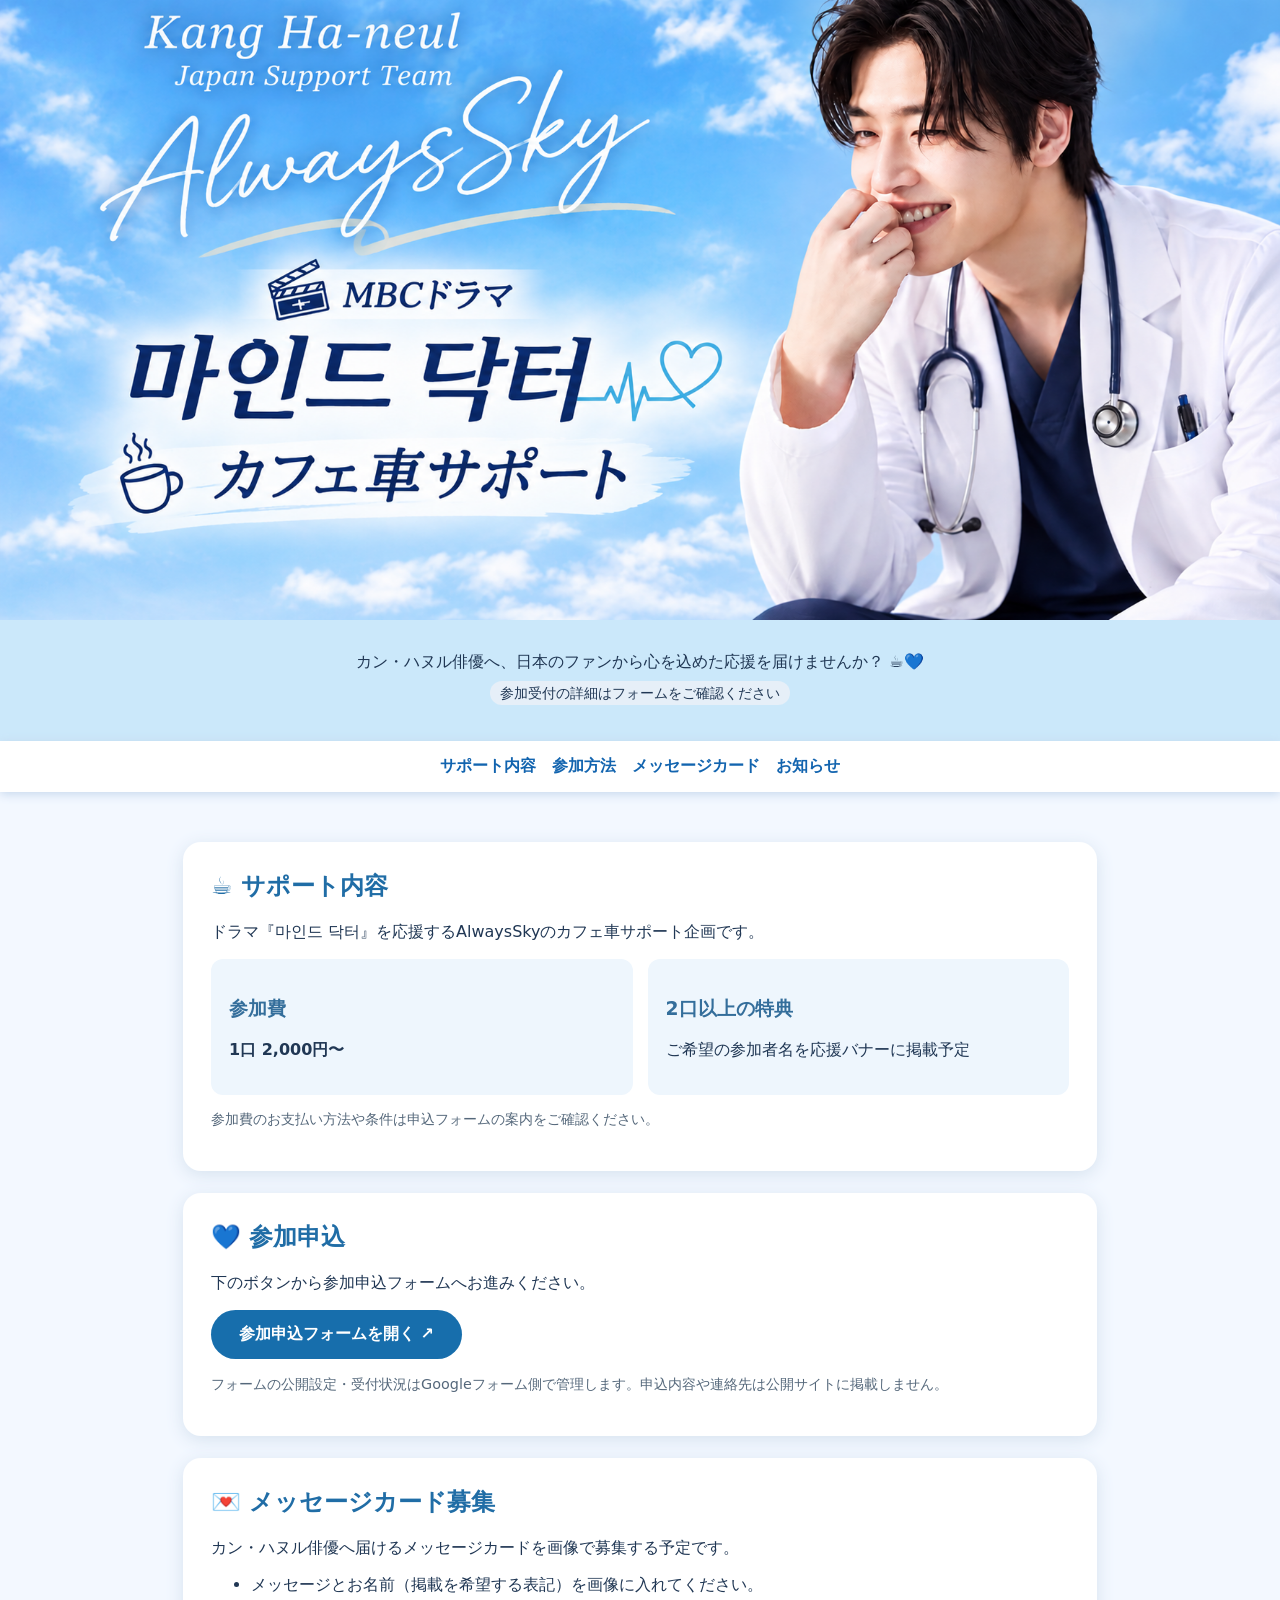
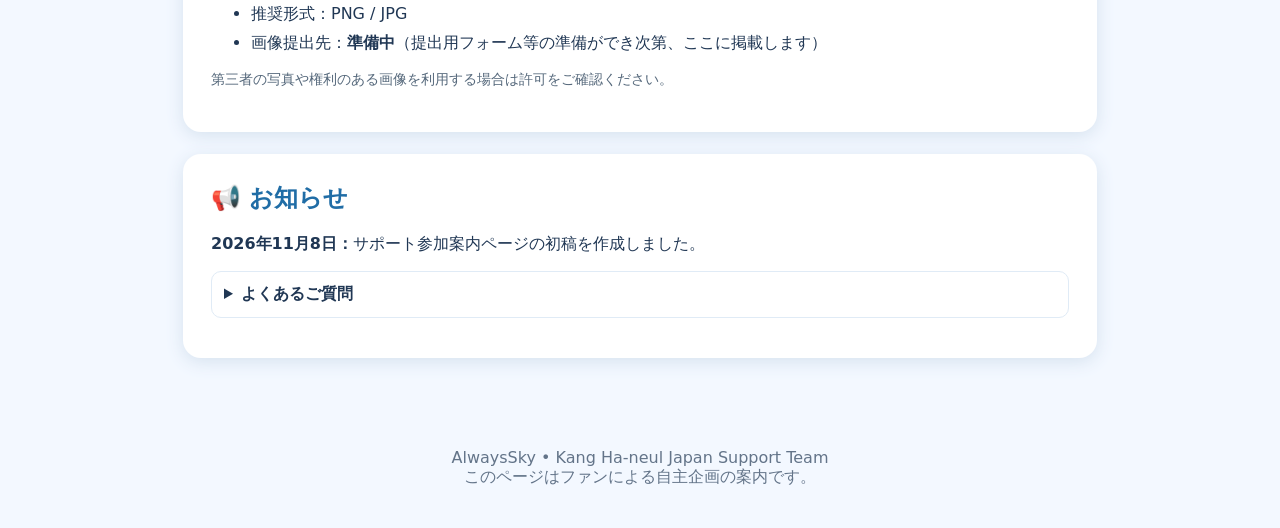
==== index.html @ d5f5b359 "Add files via upload" ====
<!doctype html><html lang="ja"><head><meta charset="utf-8"><meta name="viewport" content="width=device-width,initial-scale=1"><title>AlwaysSky｜마인드 닥터 カフェ車サポート</title><style>:root{font-family:system-ui,'Hiragino Kaku Gothic ProN',sans-serif;color:#203754;background:#f3f8ff}*{box-sizing:border-box}body{margin:0}header{background:#cbe8fa;padding:0;text-align:center}header .hero-banner{display:block;width:100%;height:auto;max-height:620px;object-fit:cover}header .hero-copy{padding:22px 18px 28px}header h1{font-size:clamp(2rem,5vw,3.5rem);margin:10px}header p{max-width:650px;margin:10px auto}nav{background:white;position:sticky;top:0;display:flex;gap:16px;justify-content:center;flex-wrap:wrap;padding:15px;box-shadow:0 2px 10px #c4d6ec}a{color:#1264af}nav a{text-decoration:none;font-weight:bold}.container{max-width:950px;margin:auto;padding:28px 18px}section{background:white;padding:28px;margin:22px 0;border-radius:18px;box-shadow:0 4px 18px #d6e2ef}h2{color:#206da6;margin-top:0}h3{color:#346e9b}.button{display:inline-block;padding:14px 28px;background:#176eac;color:white;border-radius:28px;text-decoration:none;font-weight:bold}.grid{display:grid;grid-template-columns:repeat(auto-fit,minmax(210px,1fr));gap:15px}.info{background:#eef6fd;padding:18px;border-radius:12px}.notice{font-size:.9rem;color:#55687b}.tag{background:#e6eff8;border-radius:20px;padding:4px 10px;font-size:.85rem}footer{text-align:center;padding:40px 20px;color:#637489}ul li{margin:8px 0}blockquote{margin:12px 0;padding:16px;background:#f5f9ff;border-left:3px solid #6ca6d4;white-space:pre-line}details{padding:12px;border:1px solid #e0ebf6;border-radius:10px;margin:12px 0}summary{cursor:pointer;font-weight:bold}</style></head><body><header><img class="hero-banner" src="alwayssky-top-banner.png" alt="AlwaysSky｜마인드 닥터 カフェ車サポート" width="1728" height="864"><div class="hero-copy"><p>カン・ハヌル俳優へ、日本のファンから心を込めた応援を届けませんか？ ☕💙</p><p><span class="tag">参加受付の詳細はフォームをご確認ください</span></p></div></header><nav><a href="#about">サポート内容</a><a href="#join">参加方法</a><a href="#message">メッセージカード</a><a href="#news">お知らせ</a></nav><main class="container"><section id="about"><h2>☕ サポート内容</h2><p>ドラマ『마인드 닥터』を応援するAlwaysSkyのカフェ車サポート企画です。</p><div class="grid"><div class="info"><h3>参加費</h3><p><strong>1口 2,000円〜</strong></p></div><div class="info"><h3>2口以上の特典</h3><p>ご希望の参加者名を応援バナーに掲載予定</p></div></div><p class="notice">参加費のお支払い方法や条件は申込フォームの案内をご確認ください。</p></section><section id="join"><h2>💙 参加申込</h2><p>下のボタンから参加申込フォームへお進みください。</p><p><a class="button" target="_blank" rel="noopener" href="https://docs.google.com/forms/d/e/1FAIpQLSdK-Qd90ddX9zffCFzwq_KuOPeeMwF6w-kkb7oBni8l5uLlmg/viewform">参加申込フォームを開く ↗</a></p><p class="notice">フォームの公開設定・受付状況はGoogleフォーム側で管理します。申込内容や連絡先は公開サイトに掲載しません。</p></section><section id="message"><h2>💌 メッセージカード募集</h2><p>カン・ハヌル俳優へ届けるメッセージカードを画像で募集する予定です。</p><ul><li>メッセージとお名前（掲載を希望する表記）を画像に入れてください。</li><li>推奨形式：PNG / JPG</li><li>画像提出先：<strong>準備中</strong>（提出用フォーム等の準備ができ次第、ここに掲載します）</li></ul><p class="notice">第三者の写真や権利のある画像を利用する場合は許可をご確認ください。</p></section><section id="news"><h2>📢 お知らせ</h2><p><strong>2026年11月8日：</strong>サポート参加案内ページの初稿を作成しました。</p><details><summary>よくあるご質問</summary><p><strong>何口から参加できますか？</strong> 1口（2,000円）から参加できます。</p><p><strong>バナーに名前を載せるには？</strong> 2口以上で、掲載を希望するお名前を確認のうえ掲載予定です。</p></details></section></main><footer>AlwaysSky • Kang Ha-neul Japan Support Team<br>このページはファンによる自主企画の案内です。</footer></body></html>
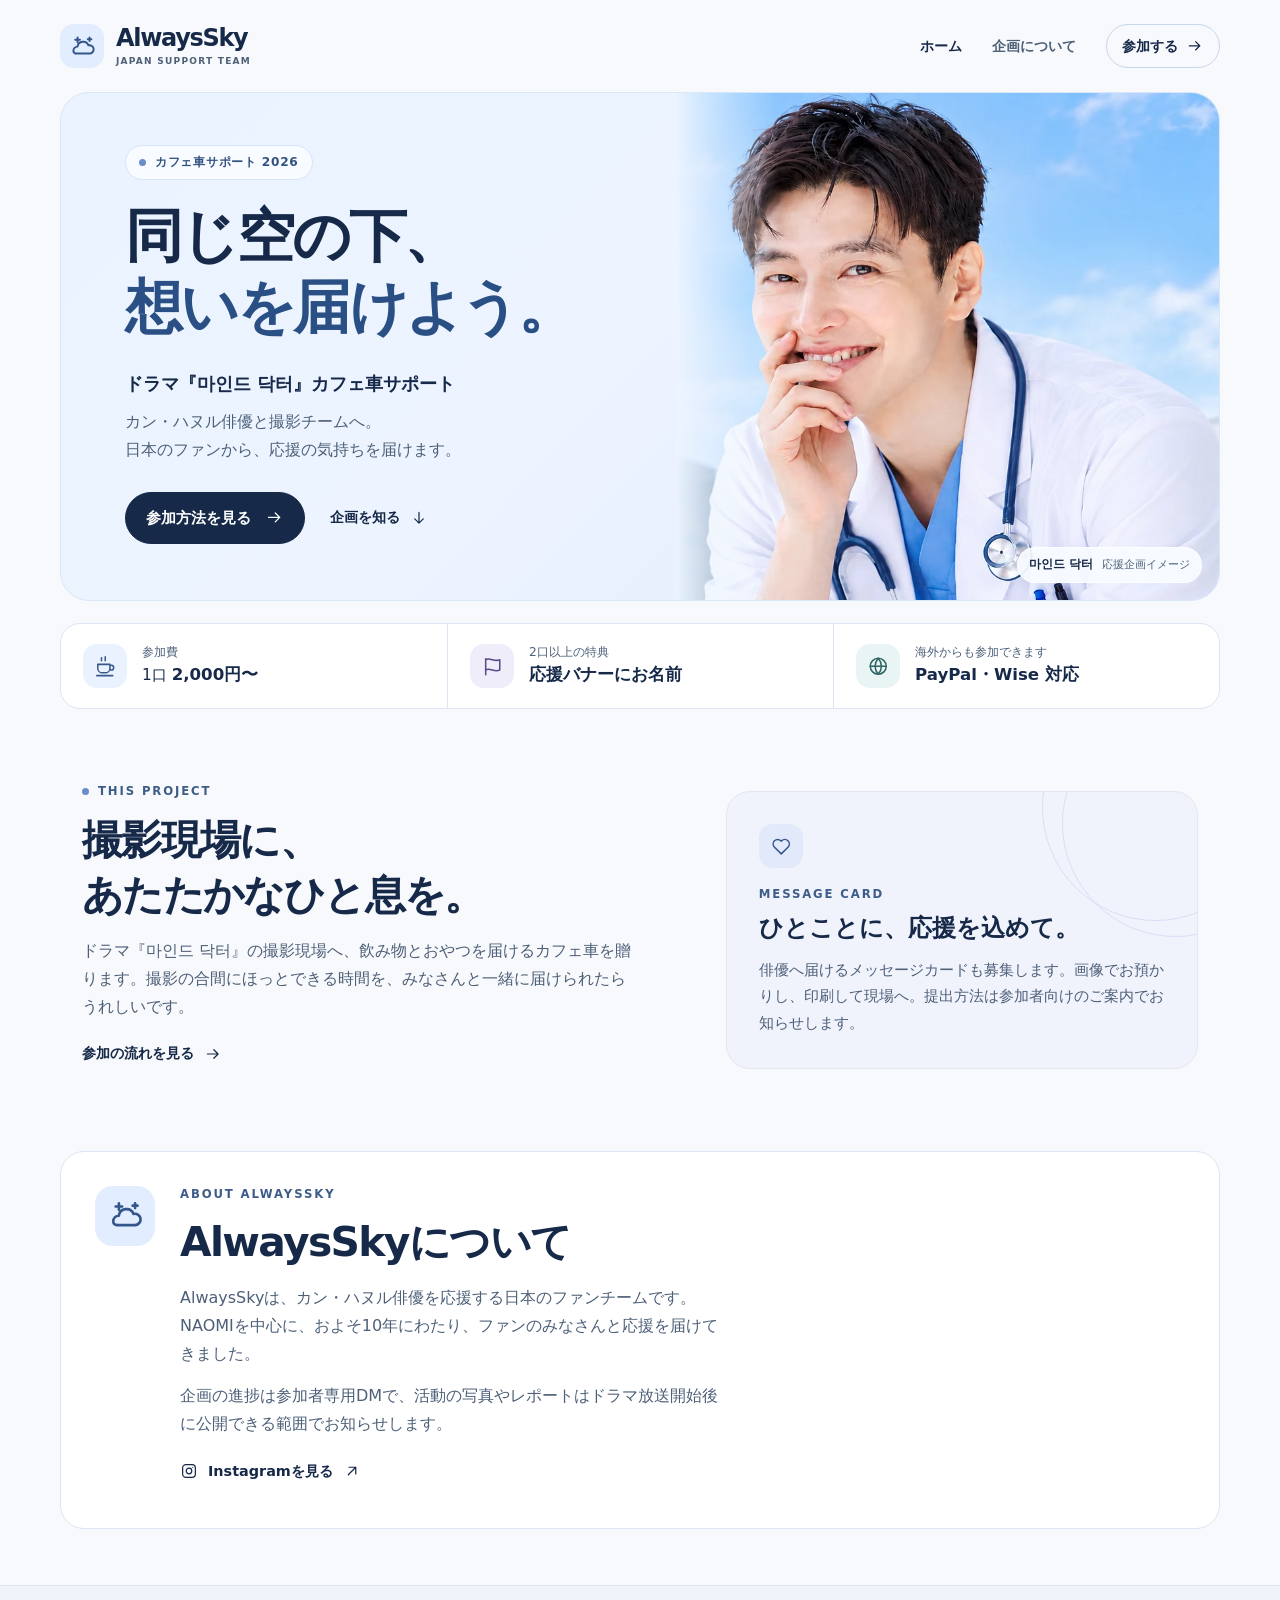
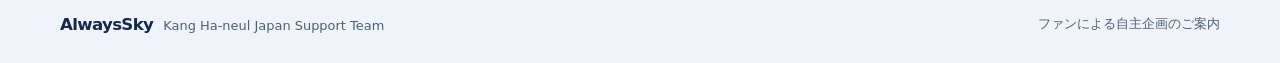
==== commit bef84412: "Redesign AlwaysSky and add a dedicated application page" ====
--- a/index.html
+++ b/index.html
@@ -1 +1,97 @@
-<!doctype html><html lang="ja"><head><meta charset="utf-8"><meta name="viewport" content="width=device-width,initial-scale=1"><title>AlwaysSky｜마인드 닥터 カフェ車サポート</title><style>:root{font-family:system-ui,'Hiragino Kaku Gothic ProN',sans-serif;color:#203754;background:#f3f8ff}*{box-sizing:border-box}body{margin:0}header{background:#cbe8fa;padding:0;text-align:center}header .hero-banner{display:block;width:100%;height:auto;max-height:620px;object-fit:cover}header .hero-copy{padding:22px 18px 28px}header h1{font-size:clamp(2rem,5vw,3.5rem);margin:10px}header p{max-width:650px;margin:10px auto}nav{background:white;position:sticky;top:0;display:flex;gap:16px;justify-content:center;flex-wrap:wrap;padding:15px;box-shadow:0 2px 10px #c4d6ec}a{color:#1264af}nav a{text-decoration:none;font-weight:bold}.container{max-width:950px;margin:auto;padding:28px 18px}section{background:white;padding:28px;margin:22px 0;border-radius:18px;box-shadow:0 4px 18px #d6e2ef}h2{color:#206da6;margin-top:0}h3{color:#346e9b}.button{display:inline-block;padding:14px 28px;background:#176eac;color:white;border-radius:28px;text-decoration:none;font-weight:bold}.grid{display:grid;grid-template-columns:repeat(auto-fit,minmax(210px,1fr));gap:15px}.info{background:#eef6fd;padding:18px;border-radius:12px}.notice{font-size:.9rem;color:#55687b}.tag{background:#e6eff8;border-radius:20px;padding:4px 10px;font-size:.85rem}footer{text-align:center;padding:40px 20px;color:#637489}ul li{margin:8px 0}blockquote{margin:12px 0;padding:16px;background:#f5f9ff;border-left:3px solid #6ca6d4;white-space:pre-line}details{padding:12px;border:1px solid #e0ebf6;border-radius:10px;margin:12px 0}summary{cursor:pointer;font-weight:bold}</style></head><body><header><img class="hero-banner" src="alwayssky-top-banner.png" alt="AlwaysSky｜마인드 닥터 カフェ車サポート" width="1728" height="864"><div class="hero-copy"><p>カン・ハヌル俳優へ、日本のファンから心を込めた応援を届けませんか？ ☕💙</p><p><span class="tag">参加受付の詳細はフォームをご確認ください</span></p></div></header><nav><a href="#about">サポート内容</a><a href="#join">参加方法</a><a href="#message">メッセージカード</a><a href="#news">お知らせ</a></nav><main class="container"><section id="about"><h2>☕ サポート内容</h2><p>ドラマ『마인드 닥터』を応援するAlwaysSkyのカフェ車サポート企画です。</p><div class="grid"><div class="info"><h3>参加費</h3><p><strong>1口 2,000円〜</strong></p></div><div class="info"><h3>2口以上の特典</h3><p>ご希望の参加者名を応援バナーに掲載予定</p></div></div><p class="notice">参加費のお支払い方法や条件は申込フォームの案内をご確認ください。</p></section><section id="join"><h2>💙 参加申込</h2><p>下のボタンから参加申込フォームへお進みください。</p><p><a class="button" target="_blank" rel="noopener" href="https://docs.google.com/forms/d/e/1FAIpQLSdK-Qd90ddX9zffCFzwq_KuOPeeMwF6w-kkb7oBni8l5uLlmg/viewform">参加申込フォームを開く ↗</a></p><p class="notice">フォームの公開設定・受付状況はGoogleフォーム側で管理します。申込内容や連絡先は公開サイトに掲載しません。</p></section><section id="message"><h2>💌 メッセージカード募集</h2><p>カン・ハヌル俳優へ届けるメッセージカードを画像で募集する予定です。</p><ul><li>メッセージとお名前（掲載を希望する表記）を画像に入れてください。</li><li>推奨形式：PNG / JPG</li><li>画像提出先：<strong>準備中</strong>（提出用フォーム等の準備ができ次第、ここに掲載します）</li></ul><p class="notice">第三者の写真や権利のある画像を利用する場合は許可をご確認ください。</p></section><section id="news"><h2>📢 お知らせ</h2><p><strong>2026年11月8日：</strong>サポート参加案内ページの初稿を作成しました。</p><details><summary>よくあるご質問</summary><p><strong>何口から参加できますか？</strong> 1口（2,000円）から参加できます。</p><p><strong>バナーに名前を載せるには？</strong> 2口以上で、掲載を希望するお名前を確認のうえ掲載予定です。</p></details></section></main><footer>AlwaysSky • Kang Ha-neul Japan Support Team<br>このページはファンによる自主企画の案内です。</footer></body></html>
+<!doctype html>
+<html lang="ja">
+<head>
+  <meta charset="utf-8">
+  <meta name="viewport" content="width=device-width, initial-scale=1">
+  <meta name="theme-color" content="#f8f9fc">
+  <meta name="description" content="カン・ハヌル俳優を応援する日本のファンチーム AlwaysSky。ドラマ『마인드 닥터』カフェ車サポートの企画と参加方法をご案内します。">
+  <meta property="og:title" content="AlwaysSky | カン・ハヌル Japan Support Team">
+  <meta property="og:description" content="同じ空の下、想いを届けよう。ドラマ『마인드 닥터』カフェ車サポートのご案内。">
+  <meta property="og:type" content="website">
+  <meta property="og:image" content="https://kanghaneuljpst-dot.github.io/alwayssky-website/assets/alwayssky-mind-doctor.webp">
+  <title>AlwaysSky | カン・ハヌル Japan Support Team</title>
+  <link rel="icon" href="assets/alwayssky-mark.svg" type="image/svg+xml">
+  <link rel="stylesheet" href="assets/alwayssky.css">
+</head>
+<body>
+  <a class="skip-link" href="#main">本文へ移動</a>
+  <header class="masthead">
+    <div class="wrap masthead-inner">
+      <a class="brand" href="./" aria-label="AlwaysSky ホーム">
+        <span class="brand-mark"><svg class="icon" aria-hidden="true"><use href="assets/icons.svg#sky"/></svg></span>
+        <span><strong>AlwaysSky</strong><small>JAPAN SUPPORT TEAM</small></span>
+      </a>
+      <nav class="main-nav" aria-label="メインメニュー">
+        <a href="./" aria-current="page">ホーム</a>
+        <a href="#project">企画について</a>
+        <a class="nav-apply" href="apply.html">参加する<svg class="icon" aria-hidden="true"><use href="assets/icons.svg#arrow"/></svg></a>
+      </nav>
+    </div>
+  </header>
+  <main id="main" class="wrap">
+    <section class="hero" aria-labelledby="home-title">
+      <div class="hero-copy">
+        <p class="project-tag"><span></span>カフェ車サポート 2026</p>
+        <h1 id="home-title">同じ空の下、<br><em>想いを届けよう。</em></h1>
+        <p class="hero-project">ドラマ『<span lang="ko">마인드 닥터</span>』カフェ車サポート</p>
+        <p class="hero-intro">カン・ハヌル俳優と撮影チームへ。<br>日本のファンから、応援の気持ちを届けます。</p>
+        <div class="actions" id="join">
+          <a class="button" href="apply.html">参加方法を見る<svg class="icon" aria-hidden="true"><use href="assets/icons.svg#arrow"/></svg></a>
+          <a class="text-action" href="#project">企画を知る<svg class="icon" aria-hidden="true"><use href="assets/icons.svg#down"/></svg></a>
+        </div>
+      </div>
+      <figure class="hero-image">
+        <img src="assets/alwayssky-mind-doctor.webp" width="948" height="768" alt="青空の下で微笑む白衣姿のカン・ハヌル俳優のイメージ" fetchpriority="high">
+        <figcaption><span lang="ko">마인드 닥터</span><span>応援企画イメージ</span></figcaption>
+      </figure>
+    </section>
+
+    <dl class="quick-facts" aria-label="参加の概要">
+      <div>
+        <dt><span class="fact-icon blue"><svg class="icon" aria-hidden="true"><use href="assets/icons.svg#cup"/></svg></span>参加費</dt>
+        <dd>1口 <strong>2,000円〜</strong></dd>
+      </div>
+      <div>
+        <dt><span class="fact-icon lilac"><svg class="icon" aria-hidden="true"><use href="assets/icons.svg#flag"/></svg></span>2口以上の特典</dt>
+        <dd><strong>応援バナーにお名前</strong></dd>
+      </div>
+      <div>
+        <dt><span class="fact-icon mint"><svg class="icon" aria-hidden="true"><use href="assets/icons.svg#globe"/></svg></span>海外からも参加できます</dt>
+        <dd><strong>PayPal・Wise 対応</strong></dd>
+      </div>
+    </dl>
+
+    <section class="project-section" id="project" aria-labelledby="project-title">
+      <div class="project-intro" id="about">
+        <p class="eyebrow"><span></span>THIS PROJECT</p>
+        <h2 id="project-title">撮影現場に、<br>あたたかなひと息を。</h2>
+        <p>ドラマ『<span lang="ko">마인드 닥터</span>』の撮影現場へ、飲み物とおやつを届けるカフェ車を贈ります。撮影の合間にほっとできる時間を、みなさんと一緒に届けられたらうれしいです。</p>
+        <a class="text-action" href="apply.html">参加の流れを見る<svg class="icon" aria-hidden="true"><use href="assets/icons.svg#arrow"/></svg></a>
+      </div>
+      <aside class="message-card" id="message" aria-labelledby="message-title">
+        <div class="letter-icon"><svg class="icon" aria-hidden="true"><use href="assets/icons.svg#heart"/></svg></div>
+        <p class="eyebrow">MESSAGE CARD</p>
+        <h3 id="message-title">ひとことに、応援を込めて。</h3>
+        <p>俳優へ届けるメッセージカードも募集します。画像でお預かりし、印刷して現場へ。提出方法は参加者向けのご案内でお知らせします。</p>
+      </aside>
+    </section>
+
+    <section class="team-section" id="team" aria-labelledby="team-title">
+      <span class="team-mark"><svg class="icon" aria-hidden="true"><use href="assets/icons.svg#sky"/></svg></span>
+      <div>
+        <p class="eyebrow">ABOUT ALWAYSSKY</p>
+        <h2 id="team-title">AlwaysSkyについて</h2>
+        <p>AlwaysSkyは、カン・ハヌル俳優を応援する日本のファンチームです。NAOMIを中心に、およそ10年にわたり、ファンのみなさんと応援を届けてきました。</p>
+        <p id="news">企画の進捗は参加者専用DMで、活動の写真やレポートはドラマ放送開始後に公開できる範囲でお知らせします。</p>
+        <a class="text-action" href="https://www.instagram.com/kanghaneul_jpfan/" target="_blank" rel="noopener"><svg class="icon" aria-hidden="true"><use href="assets/icons.svg#instagram"/></svg>Instagramを見る<svg class="icon" aria-hidden="true"><use href="assets/icons.svg#external"/></svg></a>
+      </div>
+    </section>
+  </main>
+  <footer class="footer">
+    <div class="wrap footer-inner">
+      <div><strong>AlwaysSky</strong><span>Kang Ha-neul Japan Support Team</span></div>
+      <p>ファンによる自主企画のご案内</p>
+    </div>
+  </footer>
+</body>
+</html>
--- a/assets/alwayssky.css
+++ b/assets/alwayssky.css
@@ -0,0 +1,414 @@
+:root {
+  color-scheme: light;
+  --paper: #f8f9fc;
+  --white: #fff;
+  --navy: #162949;
+  --blue: #294f84;
+  --ink: #233954;
+  --muted: #4d6078;
+  --line: #dce5f1;
+  --sky: #eaf3ff;
+  font-family: Inter, system-ui, "Hiragino Sans", "Yu Gothic", "Noto Sans CJK JP", sans-serif;
+  color: var(--ink);
+  background: var(--paper);
+}
+* { box-sizing: border-box; }
+[hidden] { display: none !important; }
+html { scroll-behavior: smooth; }
+body { margin: 0; font-size: 16px; line-height: 1.75; }
+a { color: var(--blue); }
+a:focus-visible, summary:focus-visible, iframe:focus-visible {
+  outline: 3px solid #4469a4;
+  outline-offset: 4px;
+}
+h1, h2, h3, p, figure, dl, dd { margin: 0; }
+h1, h2, h3 { color: var(--navy); line-height: 1.35; }
+p { overflow-wrap: anywhere; }
+.wrap { width: min(1160px, calc(100% - 80px)); margin-inline: auto; }
+.icon {
+  display: block;
+  width: 1.25em;
+  height: 1.25em;
+  fill: none;
+  stroke: currentColor;
+  stroke-width: 1.65;
+  stroke-linecap: round;
+  stroke-linejoin: round;
+  flex: none;
+}
+.sr-only, .skip-link:not(:focus) {
+  position: absolute;
+  width: 1px;
+  height: 1px;
+  padding: 0;
+  overflow: hidden;
+  clip-path: inset(50%);
+  white-space: nowrap;
+}
+.skip-link:focus {
+  position: fixed;
+  z-index: 5;
+  top: 8px;
+  left: 8px;
+  padding: 8px 14px;
+  background: var(--white);
+}
+.masthead { background: var(--paper); }
+.masthead-inner {
+  min-height: 92px;
+  display: flex;
+  justify-content: space-between;
+  align-items: center;
+  gap: 24px;
+}
+.brand {
+  display: inline-flex;
+  align-items: center;
+  gap: 12px;
+  text-decoration: none;
+  color: var(--navy);
+  line-height: 1.1;
+}
+.brand-mark, .team-mark {
+  display: grid;
+  place-items: center;
+  width: 44px;
+  height: 44px;
+  border-radius: 14px;
+  background: #e2edff;
+  color: #34568b;
+  font-size: 23px;
+}
+.brand strong { display: block; font-size: 24px; letter-spacing: -.055em; font-weight: 770; }
+.brand small {
+  display: block;
+  margin-top: 5px;
+  color: var(--muted);
+  font-size: 9px;
+  font-weight: 750;
+  letter-spacing: .14em;
+}
+.main-nav { display: flex; gap: 30px; align-items: center; }
+.main-nav a {
+  min-height: 44px;
+  display: inline-flex;
+  align-items: center;
+  gap: 8px;
+  color: var(--muted);
+  text-decoration: none;
+  font-size: .88rem;
+  font-weight: 720;
+  white-space: nowrap;
+}
+.main-nav a:hover, .main-nav a[aria-current] { color: var(--navy); }
+.main-nav .nav-apply {
+  border: 1px solid #c8d7ec;
+  border-radius: 100px;
+  padding: 0 15px;
+  color: var(--navy);
+}
+.main-nav .nav-apply:hover, .main-nav .nav-apply[aria-current] { background: #e7effc; }
+
+.hero {
+  position: relative;
+  isolation: isolate;
+  min-height: 485px;
+  display: grid;
+  grid-template-columns: 53% 47%;
+  overflow: hidden;
+  border: 1px solid #d9e7f7;
+  border-radius: 29px;
+  background: linear-gradient(135deg, #eaf3ff 5%, #edf4ff 47%, #e1eafa 100%);
+}
+.hero-copy { z-index: 1; align-self: center; padding: 52px 0 56px clamp(34px, 5vw, 67px); }
+.project-tag {
+  display: inline-flex;
+  align-items: center;
+  gap: 9px;
+  padding: 6px 13px;
+  border: 1px solid #d6e3f8;
+  border-radius: 100px;
+  background: #f8fbff;
+  color: #345381;
+  font-size: .76rem;
+  font-weight: 760;
+  letter-spacing: .06em;
+}
+.project-tag span, .eyebrow span {
+  flex: none;
+  width: 7px;
+  height: 7px;
+  border-radius: 50%;
+  background: #6b8ccb;
+}
+.hero h1 { margin-top: 22px; font-size: clamp(2.48rem, 4.5vw, 4.15rem); line-height: 1.22; letter-spacing: -.045em; font-weight: 800; }
+.hero h1 em { color: #294f84; font-style: normal; }
+.hero-project { margin-top: 25px; color: var(--navy); font-size: clamp(.95rem, 1.5vw, 1.125rem); font-weight: 750; }
+.hero-intro { margin-top: 9px; font-size: .99rem; color: var(--muted); }
+.actions { display: flex; align-items: center; flex-wrap: wrap; gap: 12px 25px; margin-top: 28px; }
+.button, .text-action {
+  display: inline-flex;
+  align-items: center;
+  justify-content: center;
+  gap: 10px;
+  min-height: 46px;
+  text-decoration: none;
+  font-weight: 740;
+}
+.button {
+  gap: 14px;
+  min-height: 52px;
+  padding: 10px 20px;
+  border: 1px solid var(--navy);
+  border-radius: 100px;
+  color: var(--white);
+  background: var(--navy);
+  font-size: .94rem;
+  transition: background-color .18s, border-color .18s;
+}
+.button:hover { background: var(--blue); border-color: var(--blue); }
+.text-action { color: var(--navy); font-size: .9rem; }
+.text-action:hover { text-decoration: underline; text-underline-offset: 4px; }
+.hero-image { position: relative; min-width: 0; }
+.hero-image img { position: absolute; width: 100%; height: 100%; object-fit: cover; object-position: 48% 35%; }
+.hero-image::after {
+  content: "";
+  position: absolute;
+  inset: 0;
+  background: linear-gradient(90deg, #ecf4ff 0%, transparent 19%);
+  pointer-events: none;
+}
+.hero-image figcaption {
+  position: absolute;
+  z-index: 1;
+  right: 17px;
+  bottom: 17px;
+  display: flex;
+  align-items: center;
+  gap: 9px;
+  border: 1px solid #ffffffb0;
+  border-radius: 100px;
+  padding: 6px 11px;
+  background: #f8fbfff0;
+  color: var(--muted);
+  font-size: .67rem;
+}
+.hero-image figcaption span:first-child { color: var(--navy); font-size: .77rem; font-weight: 740; }
+
+.quick-facts {
+  display: grid;
+  grid-template-columns: repeat(3, minmax(0, 1fr));
+  margin-top: 22px;
+  border: 1px solid var(--line);
+  border-radius: 20px;
+  background: var(--white);
+}
+.quick-facts > div { position: relative; padding: 20px 22px 20px 81px; }
+.quick-facts .fact-icon { position: absolute; left: 22px; top: 50%; transform: translateY(-50%); }
+.quick-facts > div + div { border-left: 1px solid var(--line); }
+.fact-icon, .letter-icon {
+  width: 44px;
+  height: 44px;
+  border-radius: 14px;
+  display: grid;
+  place-items: center;
+  flex: none;
+  color: #38588b;
+  font-size: 18px;
+}
+.blue { background: #eaf2ff; }
+.lilac { background: #f0edfb; color: #5a488a; }
+.mint { background: #e8f5f4; color: #306663; }
+.quick-facts dt { color: var(--muted); font-size: .76rem; line-height: 1.45; }
+.quick-facts dd { margin-top: 2px; color: var(--navy); font-size: .96rem; line-height: 1.5; }
+.quick-facts strong { font-size: 1.04rem; }
+
+.project-section {
+  display: grid;
+  grid-template-columns: 1.08fr .92fr;
+  align-items: center;
+  gap: clamp(32px, 7vw, 102px);
+  padding: 74px 22px;
+  scroll-margin-top: 20px;
+}
+.eyebrow {
+  display: flex;
+  align-items: center;
+  gap: 9px;
+  color: #3d5d88;
+  font-size: .73rem;
+  font-weight: 780;
+  letter-spacing: .16em;
+  line-height: 1.4;
+}
+.project-section h2, .team-section h2, .faq h2 {
+  margin-top: 13px;
+  font-size: clamp(1.7rem, 3.4vw, 2.55rem);
+  font-weight: 780;
+  letter-spacing: -.04em;
+}
+.project-intro > p:not(.eyebrow), .team-section p:not(.eyebrow) { margin-top: 14px; max-width: 550px; color: var(--muted); }
+.project-intro .text-action, .team-section .text-action { margin-top: 10px; }
+.message-card {
+  position: relative;
+  overflow: hidden;
+  isolation: isolate;
+  padding: 32px;
+  border: 1px solid #e2e7f4;
+  border-radius: 24px;
+  background: #f0f2fc;
+}
+.message-card::before, .message-card::after {
+  content: "";
+  position: absolute;
+  z-index: -1;
+  right: -72px;
+  top: -98px;
+  width: 225px;
+  height: 225px;
+  border: 1px solid #d7dff5;
+  border-radius: 50%;
+}
+.message-card::after { right: -92px; top: -82px; }
+.letter-icon { margin-bottom: 18px; background: #e2e9fa; }
+.message-card h3 { margin-top: 10px; font-size: clamp(1.18rem, 2vw, 1.5rem); }
+.message-card > p:last-child { margin-top: 12px; color: var(--muted); font-size: .95rem; }
+.team-section {
+  display: flex;
+  align-items: flex-start;
+  gap: 25px;
+  margin-bottom: 56px;
+  padding: 34px;
+  border: 1px solid var(--line);
+  border-radius: 24px;
+  background: var(--white);
+}
+.team-mark { width: 60px; height: 60px; border-radius: 18px; font-size: 31px; flex: none; }
+
+.apply-main { padding-bottom: 72px; }
+.apply-heading {
+  padding: 43px 42px;
+  border: 1px solid #dbe7f8;
+  border-radius: 26px;
+  background: linear-gradient(115deg, #e9f2ff, #f2f5ff);
+}
+.apply-heading h1 { margin-top: 12px; font-size: clamp(1.75rem, 4vw, 3.15rem); letter-spacing: -.045em; }
+.apply-heading > p:last-child { margin-top: 10px; color: var(--muted); }
+.apply-grid { display: grid; grid-template-columns: 1fr .94fr; gap: 20px; margin-top: 22px; }
+.apply-card, .steps-card, .embed-panel {
+  min-width: 0;
+  padding: 30px;
+  border: 1px solid var(--line);
+  border-radius: 22px;
+  background: var(--white);
+}
+.steps-card { background: #f2f5fc; }
+.apply-grid h2 { margin-top: 12px; font-size: 1.42rem; }
+.apply-grid p:where(:not(.eyebrow)) { margin-top: 10px; color: var(--muted); }
+.form-link { margin-top: 21px; }
+.apply-grid .form-note { margin-top: 16px; font-size: .87rem; }
+.steps { margin: 17px 0 0; padding: 0; list-style: none; }
+.steps li { display: flex; gap: 12px; }
+.steps li + li { margin-top: 15px; }
+.step-number {
+  display: grid;
+  place-items: center;
+  flex: 0 0 26px;
+  height: 26px;
+  margin-top: 1px;
+  border-radius: 50%;
+  color: #365586;
+  background: #e0eafb;
+  font-size: .78rem;
+  font-weight: 750;
+}
+.steps strong { color: var(--navy); }
+.steps li p:not(.eyebrow) { margin-top: 3px; font-size: .9rem; }
+.embed-panel { margin-top: 18px; padding: 0; }
+summary {
+  display: flex;
+  justify-content: space-between;
+  align-items: center;
+  gap: 12px;
+  padding: 15px 21px;
+  color: var(--navy);
+  font-weight: 730;
+  cursor: pointer;
+  list-style: none;
+}
+summary::-webkit-details-marker { display: none; }
+summary:hover { color: var(--blue); }
+.expand-icon { width: 12px; height: 12px; position: relative; flex: none; }
+.expand-icon::before, .expand-icon::after { position: absolute; content: ""; background: #365586; border-radius: 2px; }
+.expand-icon::before { width: 12px; height: 2px; left: 0; top: 5px; }
+.expand-icon::after { width: 2px; height: 12px; left: 5px; top: 0; }
+details[open] > summary .expand-icon::after { display: none; }
+.embed-body { padding: 0 20px 20px; }
+.embed-body p { margin-bottom: 12px; color: var(--muted); font-size: .88rem; }
+.embed-body iframe { display: block; width: 100%; max-width: 100%; height: clamp(470px, 75vh, 760px); border: 1px solid var(--line); border-radius: 12px; }
+.faq { max-width: 780px; margin: 54px auto 0; }
+.faq h2 { margin-bottom: 19px; }
+.faq details { margin-top: 9px; border: 1px solid var(--line); border-radius: 14px; background: var(--white); }
+.faq details p { padding: 0 21px 16px; color: var(--muted); font-size: .94rem; }
+
+.footer { border-top: 1px solid var(--line); color: var(--muted); background: #f0f4fa; }
+.footer-inner { display: flex; justify-content: space-between; align-items: center; gap: 12px; padding-block: 24px; font-size: .81rem; }
+.footer strong { margin-right: 10px; color: var(--navy); font-size: 1.04rem; letter-spacing: -.04em; }
+.footer span { display: inline-block; max-width: 100%; }
+
+@media (max-width: 900px) {
+  .wrap { width: calc(100% - 52px); }
+  .hero { min-height: 440px; grid-template-columns: 56% 44%; }
+  .hero-copy { padding-left: 29px; }
+  .quick-facts > div { padding-inline: 67px 13px; }
+  .quick-facts .fact-icon { left: 13px; }
+  .quick-facts strong { font-size: .91rem; }
+  .project-section { padding-inline: 5px; }
+}
+@media (max-width: 660px) {
+  .wrap { width: calc(100% - 32px); }
+  .masthead-inner { min-height: 72px; gap: 8px; }
+  .brand { gap: 7px; }
+  .brand-mark { width: 34px; height: 34px; border-radius: 11px; font-size: 17px; }
+  .brand strong { font-size: 20px; }
+  .brand small { font-size: 6.6px; letter-spacing: .13em; }
+  .main-nav { gap: 11px; }
+  .main-nav a { font-size: .79rem; }
+  .main-nav a:nth-child(2) { display: none; }
+  .main-nav .nav-apply { padding-inline: 9px; }
+  .main-nav .nav-apply .icon { display: none; }
+  .hero { display: flex; flex-direction: column; min-height: 0; border-radius: 22px; }
+  .hero-copy { align-self: stretch; padding: 24px 21px 20px; }
+  .hero h1 { margin-top: 13px; font-size: clamp(1.87rem, 8.6vw, 3.2rem); }
+  .hero-project { margin-top: 16px; font-size: .9rem; }
+  .hero-intro { margin-top: 7px; font-size: .88rem; }
+  .actions { gap: 7px 15px; margin-top: 17px; }
+  .button { padding-inline: 14px; min-height: 48px; gap: 8px; font-size: .87rem; }
+  .text-action { font-size: .82rem; gap: 5px; }
+  .hero-image { height: clamp(225px, 65vw, 345px); }
+  .hero-image img { object-position: 50% 28%; }
+  .hero-image::after { background: linear-gradient(180deg, #edf4ff, transparent 14%); }
+  .hero-image figcaption { bottom: 10px; right: 10px; }
+  .quick-facts { grid-template-columns: 1fr; margin-top: 16px; border-radius: 16px; }
+  .quick-facts > div { padding: 11px 14px 11px 62px; }
+  .quick-facts > div + div { border-top: 1px solid var(--line); border-left: 0; }
+  .fact-icon { width: 36px; height: 36px; border-radius: 11px; font-size: 16px; }
+  .project-section { grid-template-columns: 1fr; gap: 24px; padding-block: 44px 30px; }
+  .message-card { padding: 24px; }
+  .team-section { display: block; padding: 23px; margin-bottom: 34px; }
+  .team-mark { margin-bottom: 15px; }
+  .footer-inner { display: block; }
+  .footer p { margin-top: 3px; }
+  .apply-main { padding-bottom: 44px; }
+  .apply-heading, .apply-card, .steps-card { padding: 22px; }
+  .apply-grid { grid-template-columns: 1fr; gap: 13px; margin-top: 15px; }
+  .apply-grid h2 { font-size: 1.29rem; }
+  .embed-panel { margin-top: 13px; }
+  summary { padding-inline: 14px; }
+  .embed-body, .faq details p { padding-inline: 14px; }
+  .faq { margin-top: 40px; }
+}
+@media (prefers-reduced-motion: reduce) {
+  html { scroll-behavior: auto; }
+  .button { transition: none; }
+}
